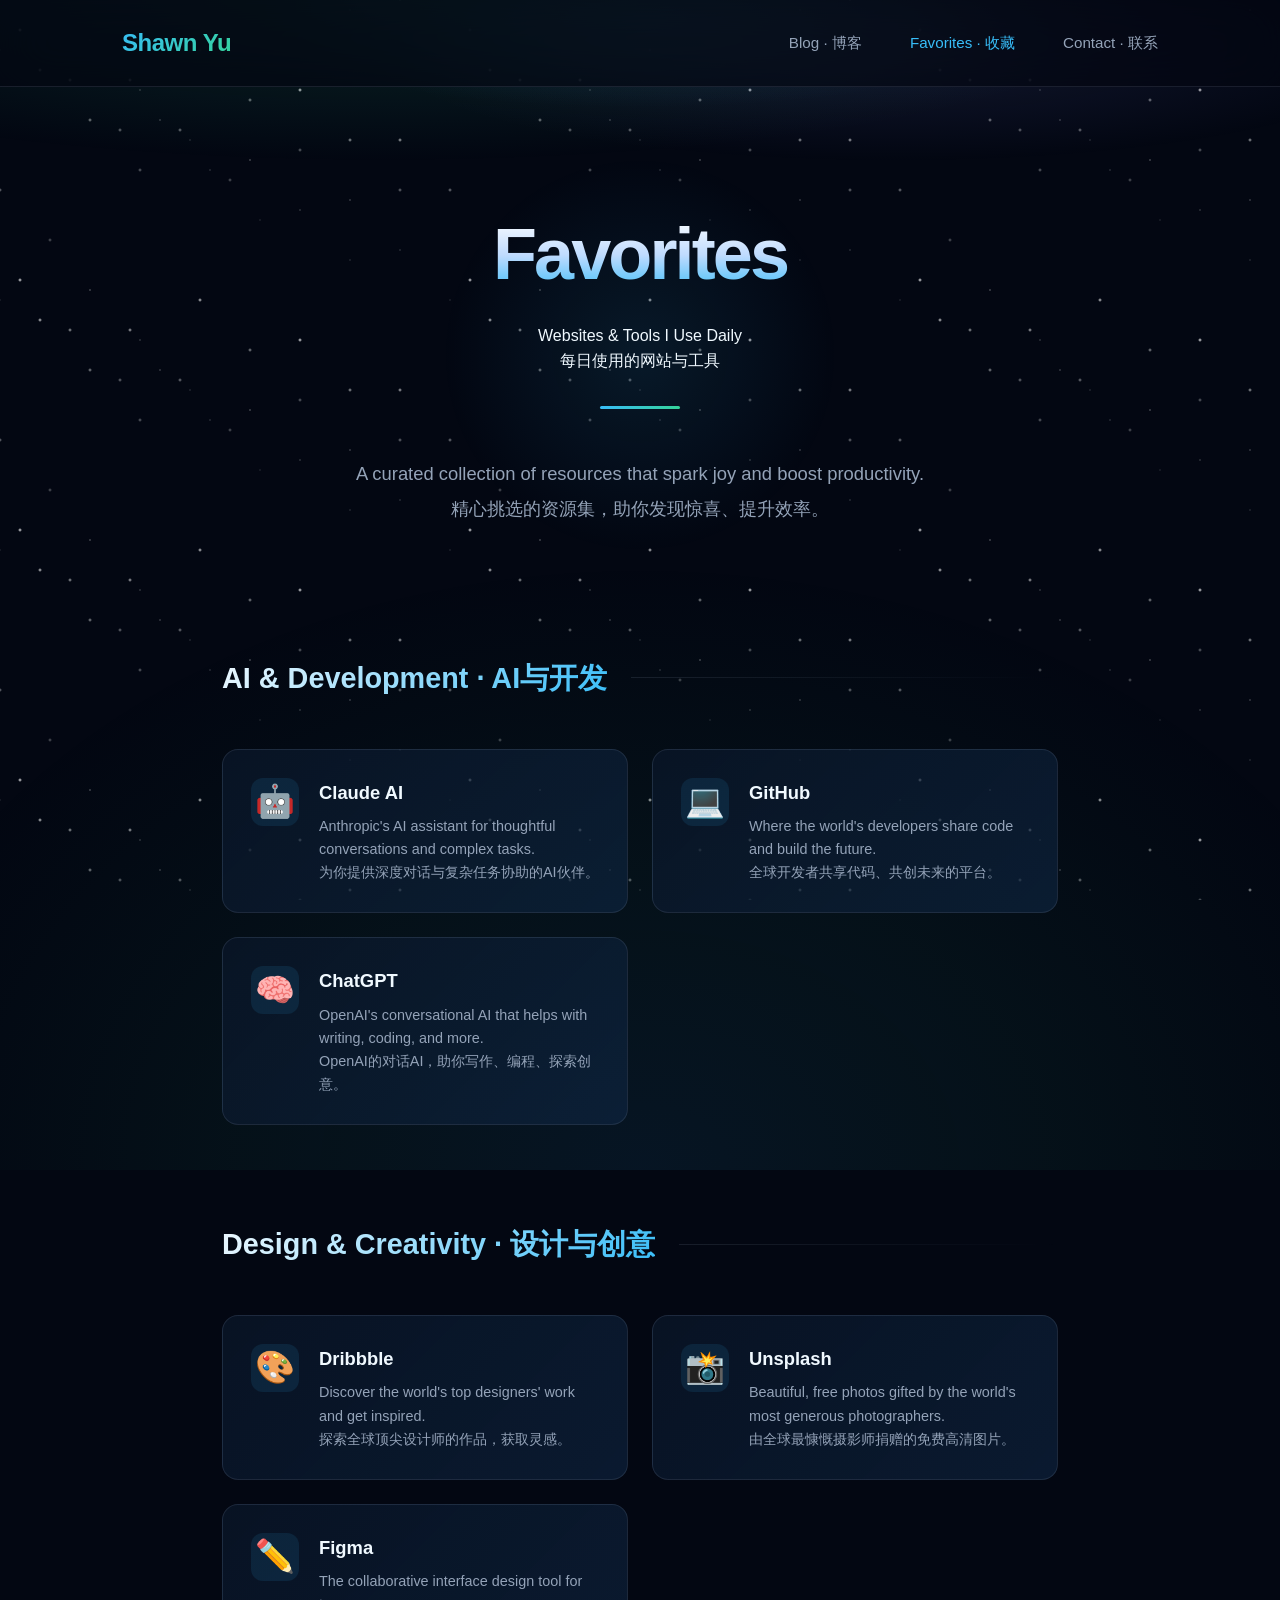
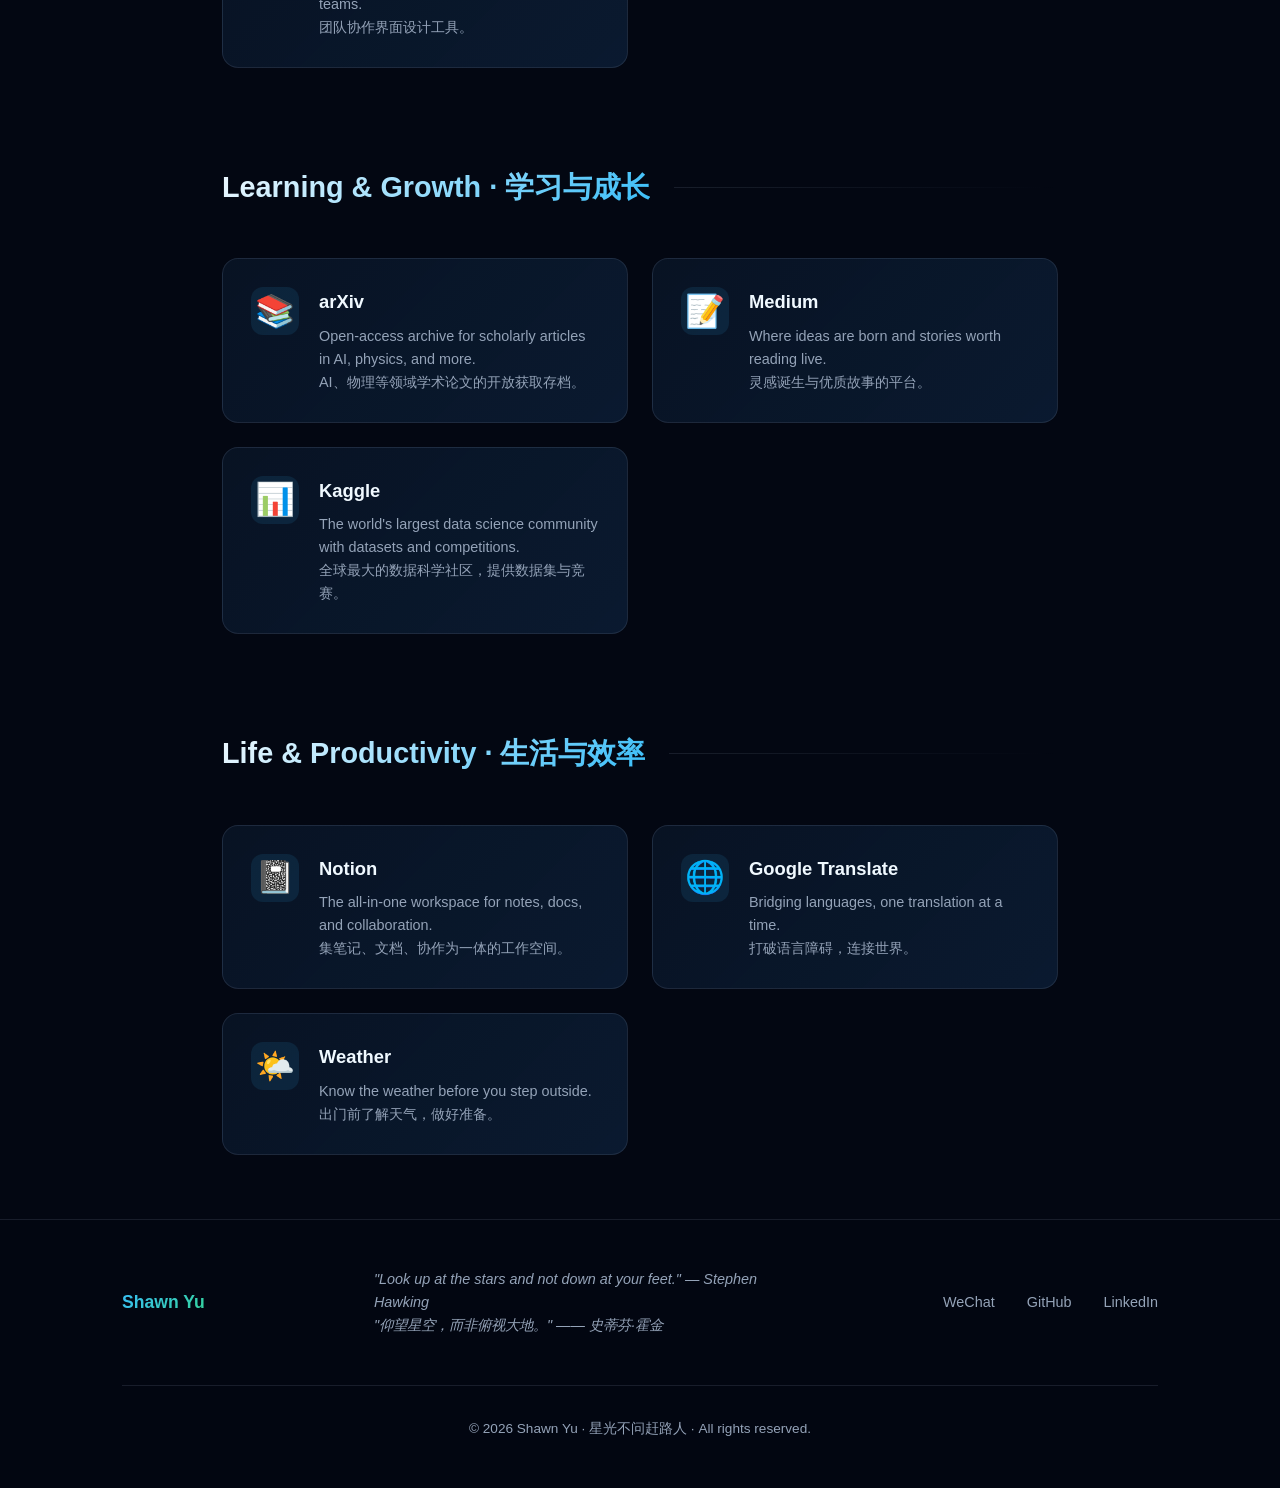
==== favorites.html @ f84788da "feat: 全面升级博客视觉与功能 - 宇宙自然主题：星空、极光、地球光晕动画 - 中英双语内容 - 头像与签名档布局 - WeChat 弹窗二维码 - 收藏页展示常用网站 - GitHub/Link" ====
<!DOCTYPE html>
<html lang="zh-CN">
<head>
    <meta charset="UTF-8">
    <meta name="viewport" content="width=device-width, initial-scale=1.0">
    <title>Favorites · 实用收藏 · Shawn Yu</title>
    <link rel="stylesheet" href="css/style.css">
</head>
<body>
    <div class="stars">
        <div class="stars-layer"></div>
        <div class="stars-layer"></div>
        <div class="stars-layer"></div>
    </div>
    <div class="aurora"></div>
    <div class="earth-glow"></div>

    <header class="site-header">
        <nav class="nav-container">
            <a href="index.html" class="logo">Shawn Yu</a>
            <ul class="nav-links">
                <li><a href="index.html">Blog · 博客</a></li>
                <li><a href="favorites.html" class="active">Favorites · 收藏</a></li>
                <li><a href="#contact">Contact · 联系</a></li>
            </ul>
        </nav>
    </header>

    <main>
        <section class="hero">
            <div class="hero-content">
                <h1>Favorites</h1>
                <p class="tagline">Websites & Tools I Use Daily<br>每日使用的网站与工具</p>
                <div class="divider"></div>
                <p class="bio">A curated collection of resources that spark joy and boost productivity.<br>精心挑选的资源集，助你发现惊喜、提升效率。</p>
            </div>
        </section>

        <section class="favorites-section">
            <div class="section-header">
                <h2>AI & Development · AI与开发</h2>
                <div class="section-line"></div>
            </div>
            <div class="favorites-grid">
                <a href="https://claude.ai" target="_blank" class="favorite-card">
                    <div class="favorite-icon">🤖</div>
                    <div class="favorite-content">
                        <h3>Claude AI</h3>
                        <p>Anthropic's AI assistant for thoughtful conversations and complex tasks.<br>为你提供深度对话与复杂任务协助的AI伙伴。</p>
                    </div>
                </a>
                <a href="https://github.com" target="_blank" class="favorite-card">
                    <div class="favorite-icon">💻</div>
                    <div class="favorite-content">
                        <h3>GitHub</h3>
                        <p>Where the world's developers share code and build the future.<br>全球开发者共享代码、共创未来的平台。</p>
                    </div>
                </a>
                <a href="https://chat.openai.com" target="_blank" class="favorite-card">
                    <div class="favorite-icon">🧠</div>
                    <div class="favorite-content">
                        <h3>ChatGPT</h3>
                        <p>OpenAI's conversational AI that helps with writing, coding, and more.<br>OpenAI的对话AI，助你写作、编程、探索创意。</p>
                    </div>
                </a>
            </div>
        </section>

        <section class="favorites-section">
            <div class="section-header">
                <h2>Design & Creativity · 设计与创意</h2>
                <div class="section-line"></div>
            </div>
            <div class="favorites-grid">
                <a href="https://dribbble.com" target="_blank" class="favorite-card">
                    <div class="favorite-icon">🎨</div>
                    <div class="favorite-content">
                        <h3>Dribbble</h3>
                        <p>Discover the world's top designers' work and get inspired.<br>探索全球顶尖设计师的作品，获取灵感。</p>
                    </div>
                </a>
                <a href="https://unsplash.com" target="_blank" class="favorite-card">
                    <div class="favorite-icon">📸</div>
                    <div class="favorite-content">
                        <h3>Unsplash</h3>
                        <p>Beautiful, free photos gifted by the world's most generous photographers.<br>由全球最慷慨摄影师捐赠的免费高清图片。</p>
                    </div>
                </a>
                <a href="https://www.figma.com" target="_blank" class="favorite-card">
                    <div class="favorite-icon">✏️</div>
                    <div class="favorite-content">
                        <h3>Figma</h3>
                        <p>The collaborative interface design tool for teams.<br>团队协作界面设计工具。</p>
                    </div>
                </a>
            </div>
        </section>

        <section class="favorites-section">
            <div class="section-header">
                <h2>Learning & Growth · 学习与成长</h2>
                <div class="section-line"></div>
            </div>
            <div class="favorites-grid">
                <a href="https://arxiv.org" target="_blank" class="favorite-card">
                    <div class="favorite-icon">📚</div>
                    <div class="favorite-content">
                        <h3>arXiv</h3>
                        <p>Open-access archive for scholarly articles in AI, physics, and more.<br>AI、物理等领域学术论文的开放获取存档。</p>
                    </div>
                </a>
                <a href="https://medium.com" target="_blank" class="favorite-card">
                    <div class="favorite-icon">📝</div>
                    <div class="favorite-content">
                        <h3>Medium</h3>
                        <p>Where ideas are born and stories worth reading live.<br>灵感诞生与优质故事的平台。</p>
                    </div>
                </a>
                <a href="https://www.kaggle.com" target="_blank" class="favorite-card">
                    <div class="favorite-icon">📊</div>
                    <div class="favorite-content">
                        <h3>Kaggle</h3>
                        <p>The world's largest data science community with datasets and competitions.<br>全球最大的数据科学社区，提供数据集与竞赛。</p>
                    </div>
                </a>
            </div>
        </section>

        <section class="favorites-section">
            <div class="section-header">
                <h2>Life & Productivity · 生活与效率</h2>
                <div class="section-line"></div>
            </div>
            <div class="favorites-grid">
                <a href="https://notion.so" target="_blank" class="favorite-card">
                    <div class="favorite-icon">📓</div>
                    <div class="favorite-content">
                        <h3>Notion</h3>
                        <p>The all-in-one workspace for notes, docs, and collaboration.<br>集笔记、文档、协作为一体的工作空间。</p>
                    </div>
                </a>
                <a href="https://translate.google.com" target="_blank" class="favorite-card">
                    <div class="favorite-icon">🌐</div>
                    <div class="favorite-content">
                        <h3>Google Translate</h3>
                        <p>Bridging languages, one translation at a time.<br>打破语言障碍，连接世界。</p>
                    </div>
                </a>
                <a href="https://www.weather.com" target="_blank" class="favorite-card">
                    <div class="favorite-icon">🌤️</div>
                    <div class="favorite-content">
                        <h3>Weather</h3>
                        <p>Know the weather before you step outside.<br>出门前了解天气，做好准备。</p>
                    </div>
                </a>
            </div>
        </section>
    </main>

    <footer class="site-footer">
        <div class="footer-content">
            <div class="footer-brand">Shawn Yu</div>
            <p class="footer-quote">"Look up at the stars and not down at your feet." — Stephen Hawking<br>"仰望星空，而非俯视大地。" —— 史蒂芬·霍金</p>
            <div class="social-links">
                <a href="#" aria-label="WeChat">WeChat</a>
                <a href="https://github.com/shawnyu916" target="_blank" aria-label="GitHub">GitHub</a>
                <a href="https://www.linkedin.com/in/shawn-yu-3088b7102" target="_blank" aria-label="LinkedIn">LinkedIn</a>
            </div>
            <p class="copyright">&copy; 2026 Shawn Yu · 星光不问赶路人 · All rights reserved.</p>
        </div>
    </footer>

    <div class="modal" id="wechat-modal">
        <div class="modal-content">
            <span class="modal-close">&times;</span>
            <h3>WeChat · 微信</h3>
            <img src="statics/wechat_qr.jpg" alt="WeChat QR Code" class="wechat-qr-modal">
            <p>Scan to connect · 扫码连接</p>
        </div>
    </div>

    <script>
        const modal = document.getElementById('wechat-modal');
        const wechatLink = document.querySelector('a[aria-label="WeChat"]');
        const closeBtn = document.querySelector('.modal-close');

        if (wechatLink) {
            wechatLink.addEventListener('click', (e) => {
                e.preventDefault();
                modal.style.display = 'flex';
            });
        }

        if (closeBtn) {
            closeBtn.addEventListener('click', () => {
                modal.style.display = 'none';
            });
        }

        if (modal) {
            modal.addEventListener('click', (e) => {
                if (e.target === modal) {
                    modal.style.display = 'none';
                }
            });
        }
    </script>
</body>
</html>
---- css/style.css ----
*,
*::before,
*::after {
    box-sizing: border-box;
    margin: 0;
    padding: 0;
}

:root {
    --bg-primary: #030712;
    --bg-secondary: #0a1628;
    --bg-card: #0f2744;
    --text-primary: #f0f9ff;
    --text-secondary: #94a3b8;
    --accent: #38bdf8;
    --accent-secondary: #818cf8;
    --accent-tertiary: #34d399;
    --accent-warm: #fb923c;
    --glow: rgba(56, 189, 248, 0.3);
    --border: rgba(148, 163, 184, 0.15);
    --font-sans: -apple-system, BlinkMacSystemFont, 'Segoe UI', Roboto, Oxygen, Ubuntu, sans-serif;
    --max-width: 900px;
}

html {
    scroll-behavior: smooth;
}

body {
    font-family: var(--font-sans);
    background: var(--bg-primary);
    color: var(--text-primary);
    line-height: 1.6;
    min-height: 100vh;
    display: flex;
    flex-direction: column;
    overflow-x: hidden;
    position: relative;
}

.stars {
    position: fixed;
    top: 0;
    left: 0;
    right: 0;
    bottom: 0;
    pointer-events: none;
    z-index: 0;
}

.stars-layer {
    position: absolute;
    top: 0;
    left: 0;
    right: 0;
    bottom: 0;
    background-image:
        radial-gradient(2px 2px at 20px 30px, rgba(255,255,255,0.9), transparent),
        radial-gradient(2px 2px at 40px 70px, rgba(255,255,255,0.8), transparent),
        radial-gradient(1px 1px at 90px 40px, rgba(255,255,255,0.6), transparent),
        radial-gradient(2px 2px at 130px 80px, rgba(255,255,255,0.7), transparent),
        radial-gradient(1px 1px at 160px 120px, rgba(255,255,255,0.5), transparent),
        radial-gradient(2px 2px at 200px 50px, rgba(255,255,255,0.8), transparent),
        radial-gradient(1px 1px at 250px 160px, rgba(255,255,255,0.6), transparent),
        radial-gradient(2px 2px at 300px 90px, rgba(255,255,255,0.9), transparent),
        radial-gradient(1px 1px at 350px 200px, rgba(255,255,255,0.5), transparent),
        radial-gradient(2px 2px at 400px 140px, rgba(255,255,255,0.7), transparent);
    background-size: 450px 250px;
    animation: twinkle 8s ease-in-out infinite alternate;
}

.stars-layer:nth-child(2) {
    background-position: 50px 50px;
    animation-delay: -2s;
    opacity: 0.7;
}

.stars-layer:nth-child(3) {
    background-position: 100px 100px;
    animation-delay: -4s;
    opacity: 0.5;
}

@keyframes twinkle {
    0% { opacity: 0.6; }
    100% { opacity: 1; }
}

.aurora {
    position: fixed;
    top: 0;
    left: 0;
    right: 0;
    height: 60vh;
    pointer-events: none;
    z-index: 0;
    background:
        radial-gradient(ellipse 100% 50% at 30% 0%, rgba(52, 211, 153, 0.15), transparent 60%),
        radial-gradient(ellipse 80% 40% at 70% 10%, rgba(129, 140, 248, 0.12), transparent 50%),
        radial-gradient(ellipse 60% 30% at 50% 5%, rgba(56, 189, 248, 0.1), transparent 50%);
    animation: auroraMove 20s ease-in-out infinite;
}

@keyframes auroraMove {
    0%, 100% { transform: translateX(0) scale(1); }
    33% { transform: translateX(30px) scale(1.05); }
    66% { transform: translateX(-20px) scale(0.98); }
}

.earth-glow {
    position: fixed;
    bottom: -30%;
    left: 50%;
    transform: translateX(-50%);
    width: 150%;
    height: 80%;
    background: radial-gradient(ellipse at center bottom, rgba(56, 189, 248, 0.08), rgba(52, 211, 153, 0.05), transparent 60%);
    pointer-events: none;
    z-index: 0;
}

a {
    color: var(--accent);
    text-decoration: none;
    transition: all 0.3s ease;
}

a:hover {
    color: var(--accent-secondary);
}

.site-header {
    border-bottom: 1px solid var(--border);
    background: rgba(3, 7, 18, 0.7);
    backdrop-filter: blur(24px);
    position: sticky;
    top: 0;
    z-index: 100;
}

.nav-container {
    max-width: 1100px;
    margin: 0 auto;
    padding: 1.5rem 2rem;
    display: flex;
    justify-content: space-between;
    align-items: center;
}

.logo {
    font-size: 1.5rem;
    font-weight: 700;
    background: linear-gradient(135deg, var(--accent), var(--accent-tertiary));
    -webkit-background-clip: text;
    -webkit-text-fill-color: transparent;
    background-clip: text;
    letter-spacing: -0.02em;
}

.nav-links {
    display: flex;
    gap: 3rem;
    list-style: none;
}

.nav-links a {
    color: var(--text-secondary);
    font-size: 0.95rem;
    font-weight: 500;
    padding: 0.5rem 0;
    position: relative;
}

.nav-links a::after {
    content: '';
    position: absolute;
    bottom: 0;
    left: 0;
    width: 0;
    height: 2px;
    background: linear-gradient(90deg, var(--accent), var(--accent-tertiary));
    transition: width 0.3s ease;
}

.nav-links a.active {
    color: var(--accent);
}

.nav-links a:hover {
    color: var(--text-primary);
}

.nav-links a:hover::after {
    width: 100%;
}

main {
    flex: 1;
    max-width: var(--max-width);
    width: 100%;
    margin: 0 auto;
    padding: 0 2rem;
    position: relative;
    z-index: 1;
}

.hero {
    padding: 8rem 0 6rem;
    text-align: center;
    position: relative;
}

.hero::before {
    content: '';
    position: absolute;
    top: 50%;
    left: 50%;
    transform: translate(-50%, -50%);
    width: 400px;
    height: 400px;
    background: radial-gradient(circle, rgba(56, 189, 248, 0.1), transparent 70%);
    pointer-events: none;
    animation: pulse 4s ease-in-out infinite;
}

@keyframes pulse {
    0%, 100% { transform: translate(-50%, -50%) scale(1); opacity: 0.5; }
    50% { transform: translate(-50%, -50%) scale(1.2); opacity: 0.8; }
}

.hero-content {
    max-width: 700px;
    margin: 0 auto;
    position: relative;
}

.hero-split {
    display: flex;
    align-items: center;
    gap: 3rem;
    text-align: left;
}

.hero-text {
    flex: 1;
}

.avatar {
    width: 160px;
    height: 160px;
    border-radius: 50%;
    border: 3px solid var(--border);
    box-shadow: 0 0 30px rgba(56, 189, 248, 0.2);
    object-fit: cover;
    transition: all 0.4s ease;
    flex-shrink: 0;
}

.avatar:hover {
    transform: scale(1.05);
    box-shadow: 0 0 50px rgba(56, 189, 248, 0.3);
    border-color: var(--accent);
}

.hero h1 {
    font-size: 4.5rem;
    font-weight: 800;
    letter-spacing: -0.04em;
    margin-bottom: 1.75rem;
    line-height: 1.1;
    background: linear-gradient(180deg, #ffffff 0%, #bfdbfe 50%, var(--accent) 100%);
    -webkit-background-clip: text;
    -webkit-text-fill-color: transparent;
    background-clip: text;
}

.tagline {
    margin-bottom: 2rem;
    line-height: 1.6;
}

.tagline-en,
.tagline-cn {
    display: block;
    font-size: 1rem;
    color: var(--text-secondary);
}

.tagline-en {
    background: linear-gradient(135deg, var(--accent), var(--accent-secondary));
    -webkit-background-clip: text;
    -webkit-text-fill-color: transparent;
    background-clip: text;
    font-weight: 600;
    margin-bottom: 0.5rem;
}

.tagline-cn {
    color: var(--text-secondary);
    font-size: 0.95rem;
}

.divider {
    width: 80px;
    height: 3px;
    background: linear-gradient(90deg, var(--accent), var(--accent-tertiary));
    margin: 0 auto 3rem;
    border-radius: 2px;
}

.bio {
    font-size: 1.15rem;
    color: var(--text-secondary);
    line-height: 1.9;
    max-width: 600px;
    margin: 0 auto;
}

.recent-posts {
    padding: 4rem 0 8rem;
}

.section-header {
    display: flex;
    align-items: center;
    gap: 1.5rem;
    margin-bottom: 3rem;
}

.section-header h2 {
    font-size: 1.8rem;
    font-weight: 700;
    background: linear-gradient(135deg, var(--text-primary), var(--accent));
    -webkit-background-clip: text;
    -webkit-text-fill-color: transparent;
    background-clip: text;
}

.section-line {
    flex: 1;
    height: 1px;
    background: linear-gradient(90deg, var(--border), transparent);
}

.posts-grid {
    display: flex;
    flex-direction: column;
    gap: 2rem;
}

.post-card {
    background: linear-gradient(135deg, rgba(10, 22, 40, 0.8), rgba(15, 39, 68, 0.6));
    border: 1px solid var(--border);
    border-radius: 20px;
    padding: 2.5rem;
    transition: all 0.5s cubic-bezier(0.23, 1, 0.32, 1);
    position: relative;
    overflow: hidden;
}

.post-card::before {
    content: '';
    position: absolute;
    top: 0;
    left: 0;
    right: 0;
    bottom: 0;
    background: linear-gradient(135deg, transparent, rgba(56, 189, 248, 0.03));
    opacity: 0;
    transition: opacity 0.5s ease;
}

.post-card:hover {
    transform: translateY(-12px) scale(1.02);
    border-color: rgba(56, 189, 248, 0.3);
    box-shadow:
        0 30px 60px rgba(0, 0, 0, 0.5),
        0 0 80px rgba(56, 189, 248, 0.1),
        inset 0 1px 0 rgba(255, 255, 255, 0.05);
}

.post-card:hover::before {
    opacity: 1;
}

.post-card-inner {
    position: relative;
    z-index: 1;
}

.post-meta {
    display: flex;
    align-items: center;
    gap: 1rem;
    margin-bottom: 1.25rem;
}

.post-date {
    font-size: 0.8rem;
    color: var(--accent);
    font-weight: 600;
    letter-spacing: 0.08em;
    text-transform: uppercase;
}

.post-tag {
    font-size: 0.7rem;
    color: var(--accent-tertiary);
    background: rgba(52, 211, 153, 0.1);
    padding: 0.25rem 0.75rem;
    border-radius: 20px;
    font-weight: 500;
    letter-spacing: 0.05em;
}

.post-title {
    font-size: 1.6rem;
    font-weight: 700;
    margin-bottom: 1rem;
    line-height: 1.3;
}

.post-title a {
    color: var(--text-primary);
    transition: all 0.3s ease;
}

.post-title a:hover {
    background: linear-gradient(135deg, var(--accent), var(--accent-tertiary));
    -webkit-background-clip: text;
    -webkit-text-fill-color: transparent;
    background-clip: text;
}

.post-excerpt {
    color: var(--text-secondary);
    margin-bottom: 1.5rem;
    line-height: 1.8;
    font-size: 1.05rem;
}

.read-more {
    display: inline-flex;
    align-items: center;
    gap: 0.75rem;
    font-size: 0.95rem;
    font-weight: 600;
    color: var(--accent);
    padding: 0.75rem 1.5rem;
    border: 1px solid rgba(56, 189, 248, 0.3);
    border-radius: 12px;
    background: rgba(56, 189, 248, 0.05);
    transition: all 0.3s ease;
}

.read-more:hover {
    background: var(--accent);
    color: var(--bg-primary);
    border-color: var(--accent);
    box-shadow: 0 0 30px rgba(56, 189, 248, 0.4);
    transform: translateX(4px);
}

.read-more svg {
    transition: transform 0.3s ease;
}

.read-more:hover svg {
    transform: translateX(6px);
}

.site-footer {
    border-top: 1px solid var(--border);
    background: rgba(3, 7, 18, 0.8);
    backdrop-filter: blur(24px);
    margin-top: auto;
    position: relative;
    z-index: 1;
}

.footer-content {
    max-width: 1100px;
    margin: 0 auto;
    padding: 3rem 2rem;
    display: flex;
    justify-content: space-between;
    align-items: center;
    flex-wrap: wrap;
    gap: 2rem;
}

.footer-brand {
    font-size: 1.1rem;
    font-weight: 600;
    background: linear-gradient(135deg, var(--accent), var(--accent-tertiary));
    -webkit-background-clip: text;
    -webkit-text-fill-color: transparent;
    background-clip: text;
}

.footer-quote {
    color: var(--text-secondary);
    font-size: 0.9rem;
    font-style: italic;
    max-width: 400px;
}

.social-links {
    display: flex;
    gap: 2rem;
}

.social-links a {
    color: var(--text-secondary);
    font-size: 0.9rem;
    font-weight: 500;
    transition: all 0.3s ease;
}

.social-links a:hover {
    color: var(--accent);
    text-shadow: 0 0 20px rgba(56, 189, 248, 0.5);
}

.copyright {
    width: 100%;
    text-align: center;
    color: var(--text-secondary);
    font-size: 0.85rem;
    padding-top: 2rem;
    border-top: 1px solid var(--border);
    margin-top: 1rem;
}

.wechat-qr {
    max-width: 200px;
    width: 100%;
    border-radius: 12px;
    border: 1px solid var(--border);
    box-shadow: 0 8px 32px rgba(0, 0, 0, 0.3);
    transition: all 0.3s ease;
}

.wechat-qr:hover {
    transform: scale(1.03);
    box-shadow: 0 12px 40px rgba(0, 0, 0, 0.4), 0 0 40px rgba(56, 189, 248, 0.15);
}

.modal {
    display: none;
    position: fixed;
    top: 0;
    left: 0;
    right: 0;
    bottom: 0;
    background: rgba(0, 0, 0, 0.85);
    backdrop-filter: blur(8px);
    z-index: 1000;
    justify-content: center;
    align-items: center;
    animation: fadeIn 0.3s ease;
}

@keyframes fadeIn {
    from { opacity: 0; }
    to { opacity: 1; }
}

.modal-content {
    background: linear-gradient(135deg, var(--bg-secondary), var(--bg-card));
    border: 1px solid var(--border);
    border-radius: 20px;
    padding: 2.5rem;
    text-align: center;
    max-width: 350px;
    width: 90%;
    position: relative;
    animation: slideUp 0.3s ease;
}

@keyframes slideUp {
    from { transform: translateY(20px); opacity: 0; }
    to { transform: translateY(0); opacity: 1; }
}

.modal-close {
    position: absolute;
    top: 1rem;
    right: 1.25rem;
    font-size: 1.5rem;
    color: var(--text-secondary);
    cursor: pointer;
    transition: color 0.3s ease;
}

.modal-close:hover {
    color: var(--accent);
}

.modal-content h3 {
    font-size: 1.3rem;
    margin-bottom: 1.5rem;
    background: linear-gradient(135deg, var(--accent), var(--accent-tertiary));
    -webkit-background-clip: text;
    -webkit-text-fill-color: transparent;
    background-clip: text;
}

.wechat-qr-modal {
    max-width: 220px;
    width: 100%;
    border-radius: 12px;
    border: 1px solid var(--border);
    box-shadow: 0 8px 32px rgba(0, 0, 0, 0.4);
    margin-bottom: 1rem;
}

.modal-content p {
    color: var(--text-secondary);
    font-size: 0.9rem;
}

.favorites-section {
    padding: 2rem 0 4rem;
}

.favorites-grid {
    display: grid;
    grid-template-columns: repeat(auto-fill, minmax(280px, 1fr));
    gap: 1.5rem;
}

.favorite-card {
    background: linear-gradient(135deg, rgba(10, 22, 40, 0.8), rgba(15, 39, 68, 0.6));
    border: 1px solid var(--border);
    border-radius: 16px;
    padding: 1.75rem;
    display: flex;
    gap: 1.25rem;
    align-items: flex-start;
    transition: all 0.4s cubic-bezier(0.23, 1, 0.32, 1);
    text-decoration: none;
}

.favorite-card:hover {
    transform: translateY(-6px);
    border-color: rgba(56, 189, 248, 0.3);
    box-shadow:
        0 20px 40px rgba(0, 0, 0, 0.4),
        0 0 40px rgba(56, 189, 248, 0.1);
}

.favorite-icon {
    font-size: 2rem;
    flex-shrink: 0;
    width: 48px;
    height: 48px;
    display: flex;
    align-items: center;
    justify-content: center;
    background: rgba(56, 189, 248, 0.1);
    border-radius: 12px;
}

.favorite-content {
    flex: 1;
}

.favorite-content h3 {
    font-size: 1.15rem;
    font-weight: 600;
    color: var(--text-primary);
    margin-bottom: 0.5rem;
}

.favorite-content p {
    font-size: 0.9rem;
    color: var(--text-secondary);
    line-height: 1.6;
}

@media (max-width: 700px) {
    .hero h1 {
        font-size: 2.2rem;
    }

    .hero {
        padding: 4rem 0 3rem;
    }

    .hero-split {
        flex-direction: column;
        gap: 1.5rem;
        text-align: center;
    }

    .avatar {
        width: 120px;
        height: 120px;
    }

    .tagline-en,
    .tagline-cn {
        font-size: 0.85rem;
    }

    .nav-container {
        flex-direction: column;
        gap: 1rem;
        padding: 1rem;
    }

    .nav-links {
        gap: 1.5rem;
    }

    main {
        padding: 0 1rem;
    }

    .post-card {
        padding: 1.75rem;
    }

    .footer-content {
        flex-direction: column;
        text-align: center;
        padding: 2rem 1rem;
    }

    .section-header {
        flex-direction: column;
        align-items: flex-start;
        gap: 0.75rem;
    }

    .section-line {
        width: 100%;
        height: 1px;
        background: linear-gradient(90deg, var(--border), transparent);
    }
}
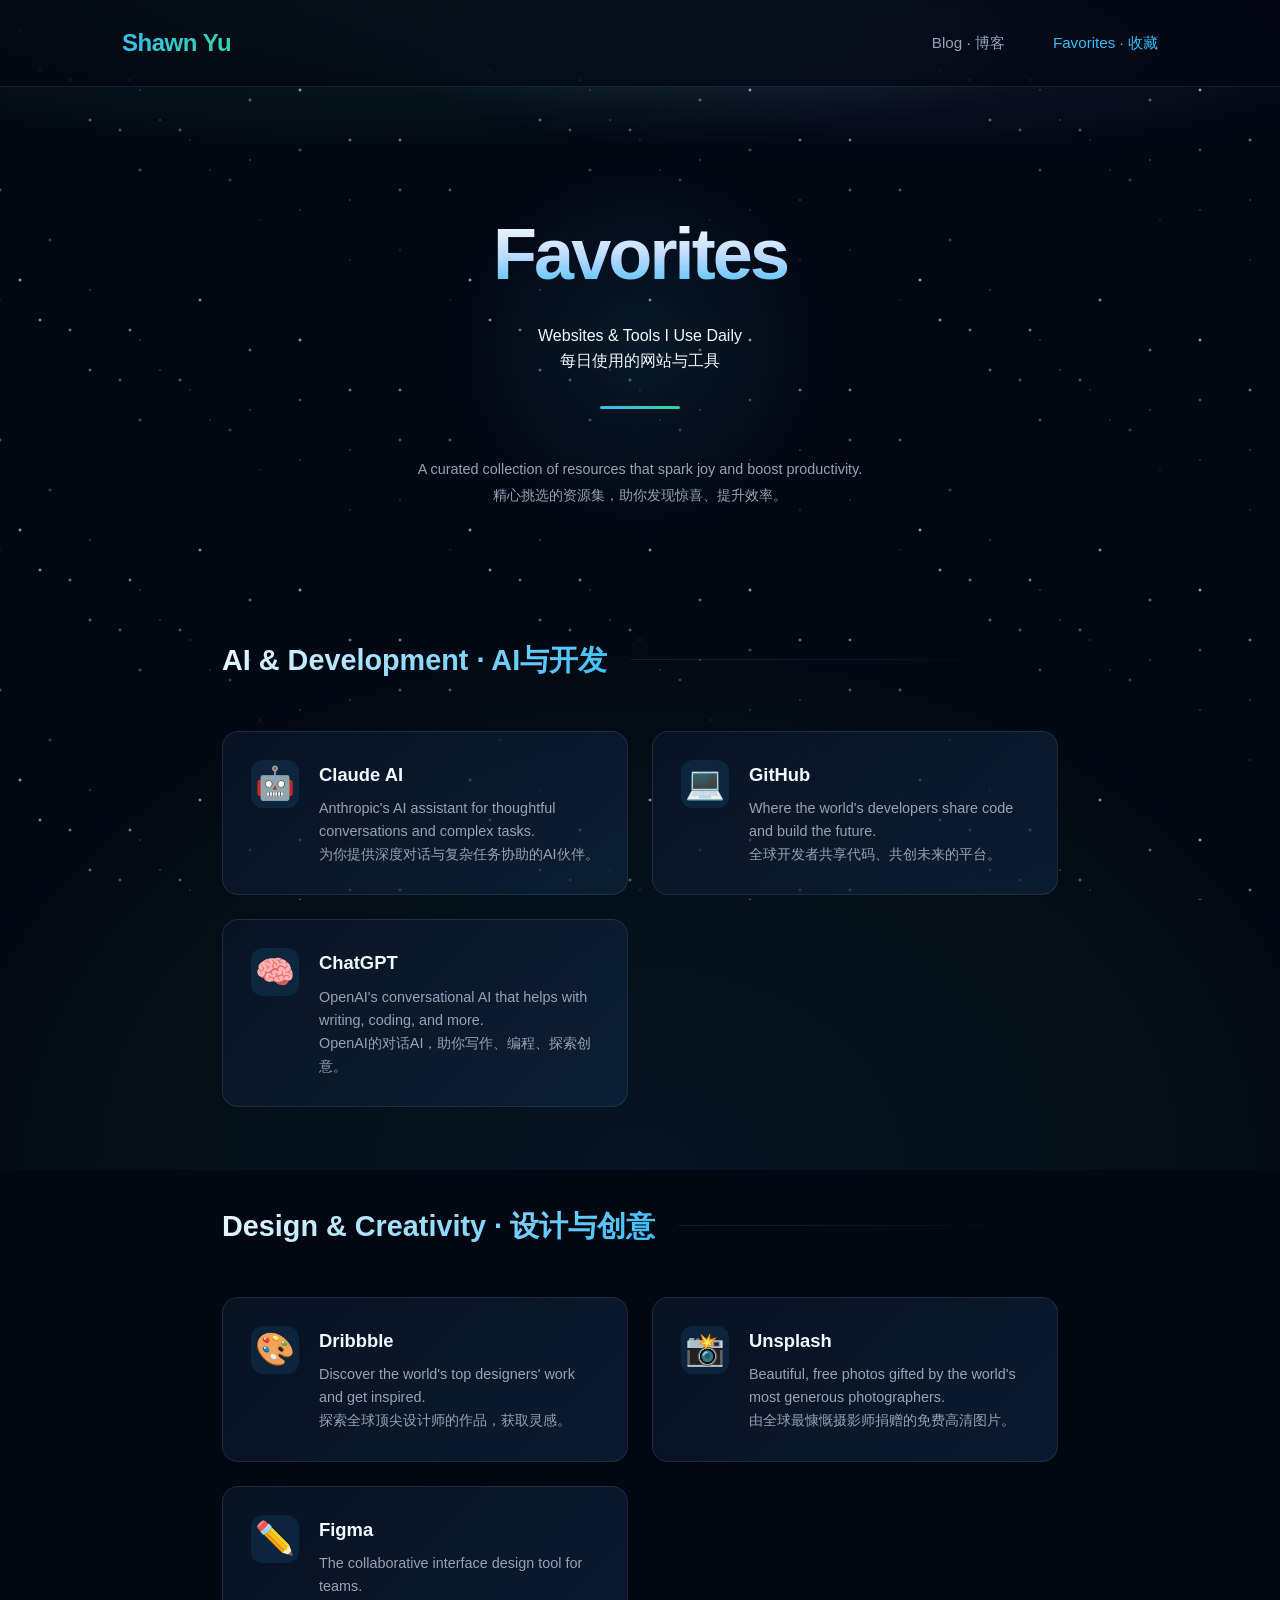
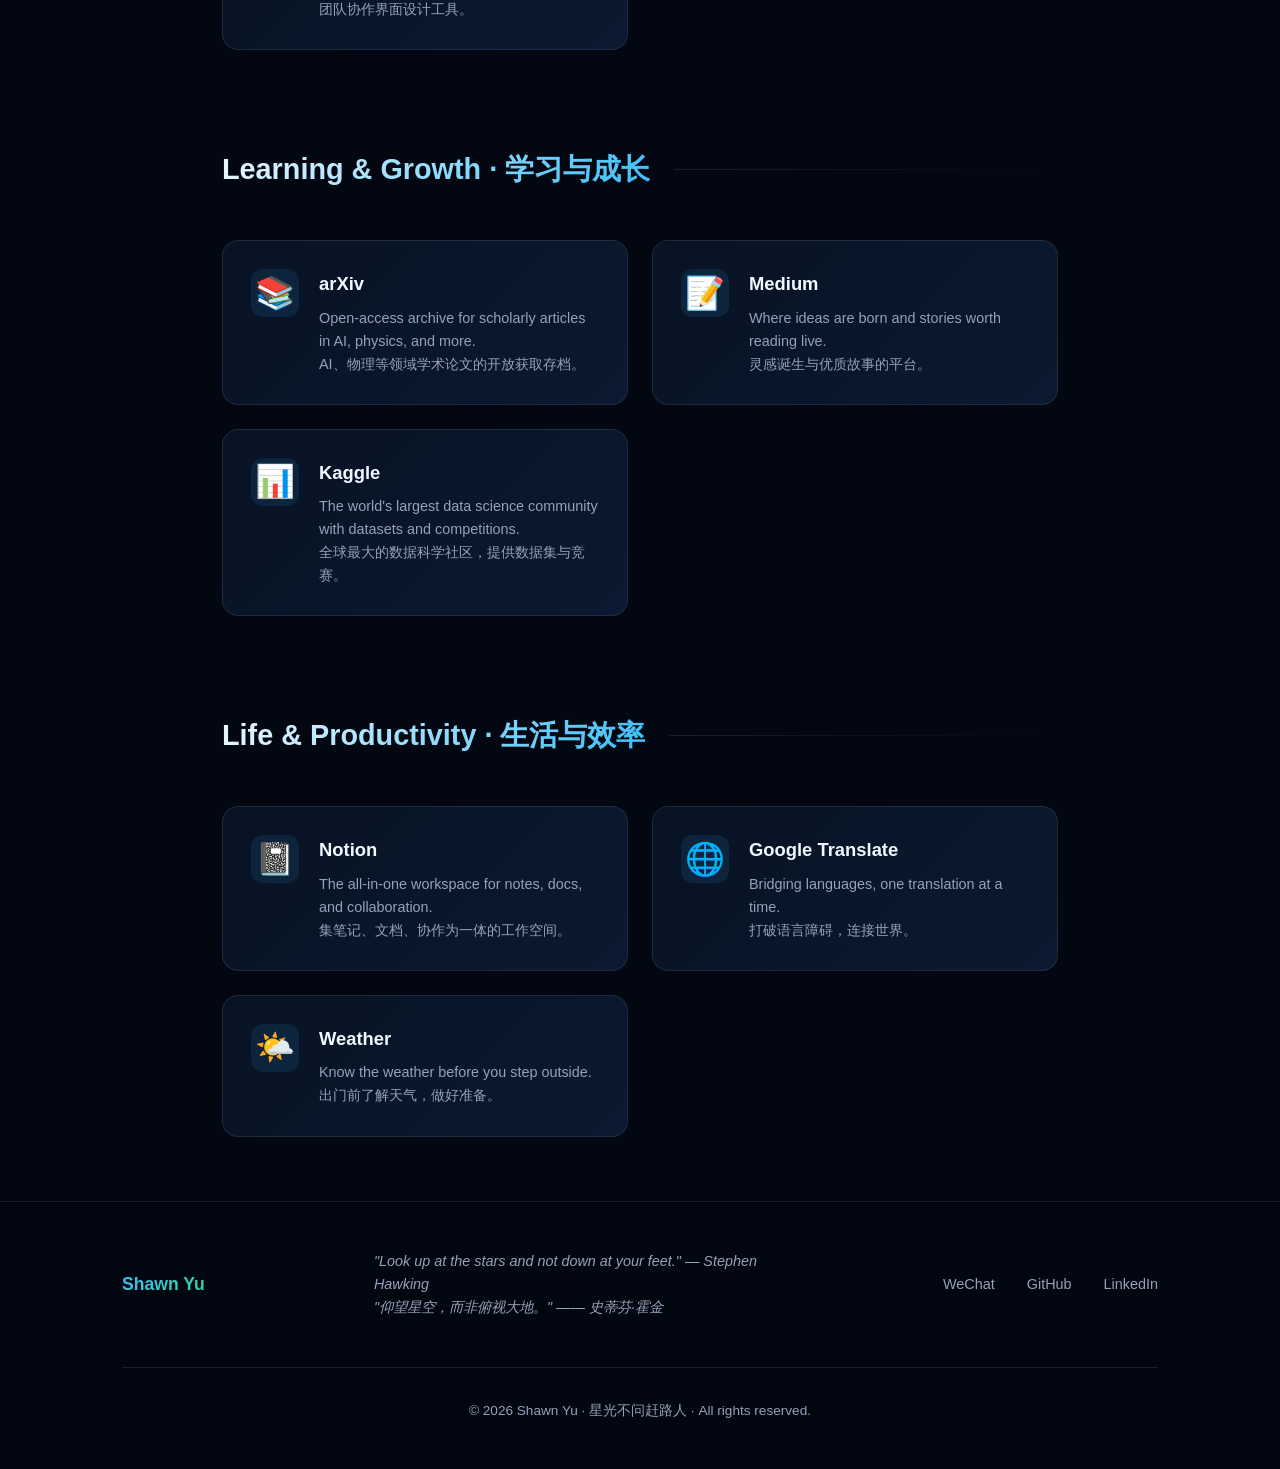
==== commit ba1ee7a4: "fix: remove invalid contact link from favorites nav, replace placeholder social links with real URLs" ====
--- a/favorites.html
+++ b/favorites.html
@@ -21,7 +21,6 @@
             <ul class="nav-links">
                 <li><a href="index.html">Blog · 博客</a></li>
                 <li><a href="favorites.html" class="active">Favorites · 收藏</a></li>
-                <li><a href="#contact">Contact · 联系</a></li>
             </ul>
         </nav>
     </header>
--- a/css/style.css
+++ b/css/style.css
@@ -309,10 +309,10 @@
 }
 
 .bio {
-    font-size: 1.15rem;
-    color: var(--text-secondary);
-    line-height: 1.9;
-    max-width: 600px;
+    font-size: 0.9rem;
+    color: var(--text-secondary);
+    line-height: 1.8;
+    max-width: 550px;
     margin: 0 auto;
 }
 
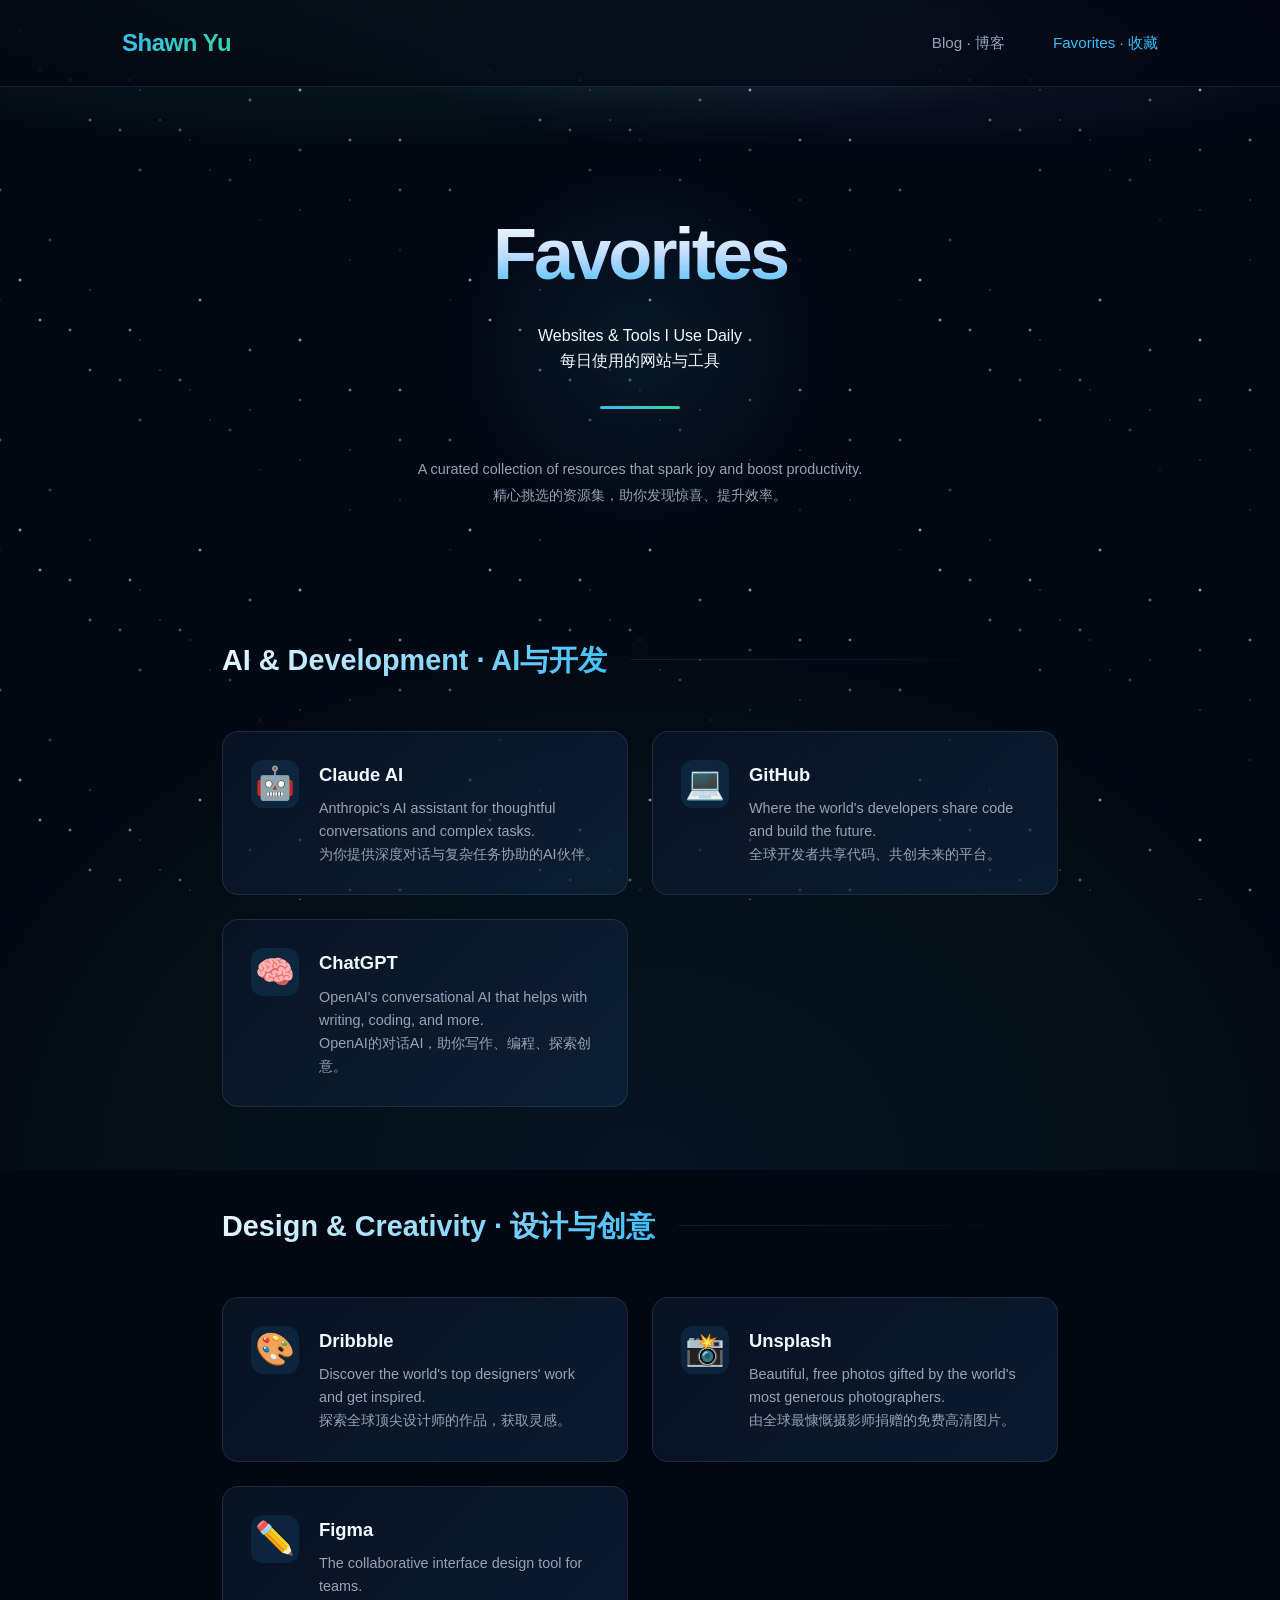
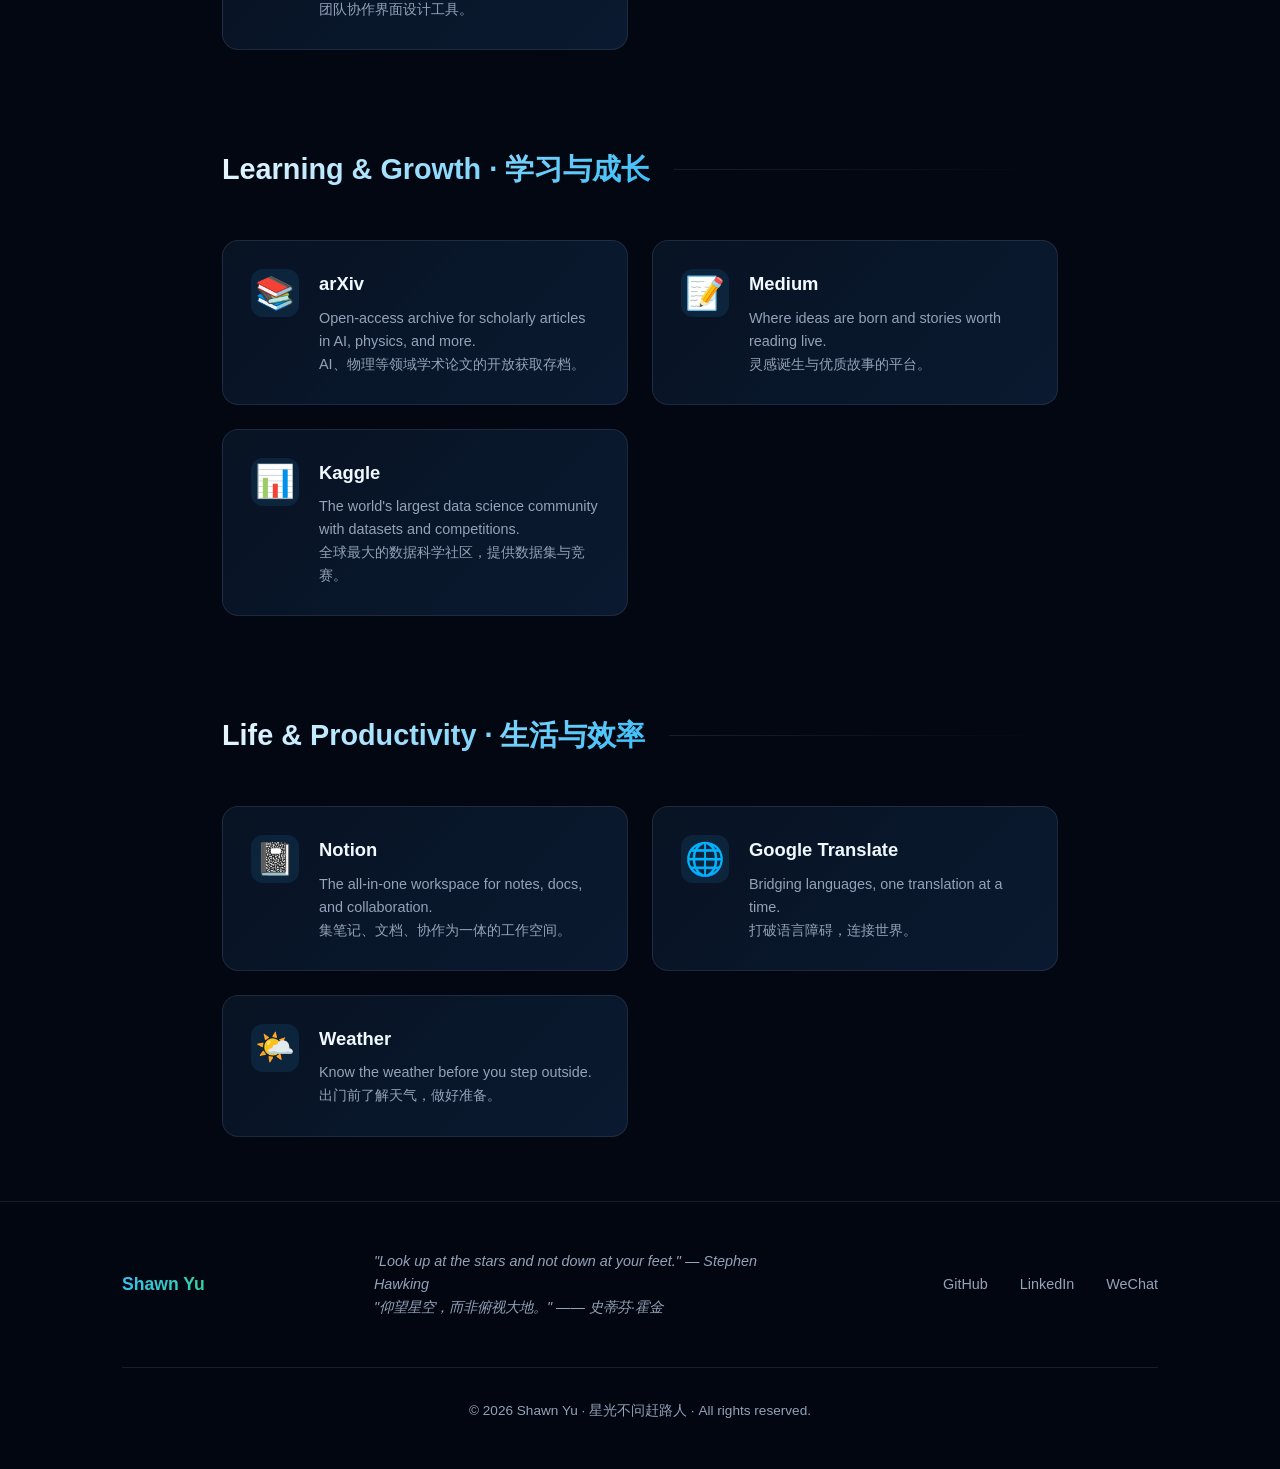
==== commit dce8577f: "fix: add rel=noopener to external links, fix WeChat modal trigger" ====
--- a/favorites.html
+++ b/favorites.html
@@ -161,9 +161,9 @@
             <div class="footer-brand">Shawn Yu</div>
             <p class="footer-quote">"Look up at the stars and not down at your feet." — Stephen Hawking<br>"仰望星空，而非俯视大地。" —— 史蒂芬·霍金</p>
             <div class="social-links">
-                <a href="#" aria-label="WeChat">WeChat</a>
-                <a href="https://github.com/shawnyu916" target="_blank" aria-label="GitHub">GitHub</a>
-                <a href="https://www.linkedin.com/in/shawn-yu-3088b7102" target="_blank" aria-label="LinkedIn">LinkedIn</a>
+                <a href="https://github.com/shawnyu916" target="_blank" rel="noopener noreferrer" aria-label="GitHub">GitHub</a>
+                <a href="https://www.linkedin.com/in/shawn-yu-3088b7102" target="_blank" rel="noopener noreferrer" aria-label="LinkedIn">LinkedIn</a>
+                <a href="#wechat-modal" aria-label="WeChat">WeChat</a>
             </div>
             <p class="copyright">&copy; 2026 Shawn Yu · 星光不问赶路人 · All rights reserved.</p>
         </div>
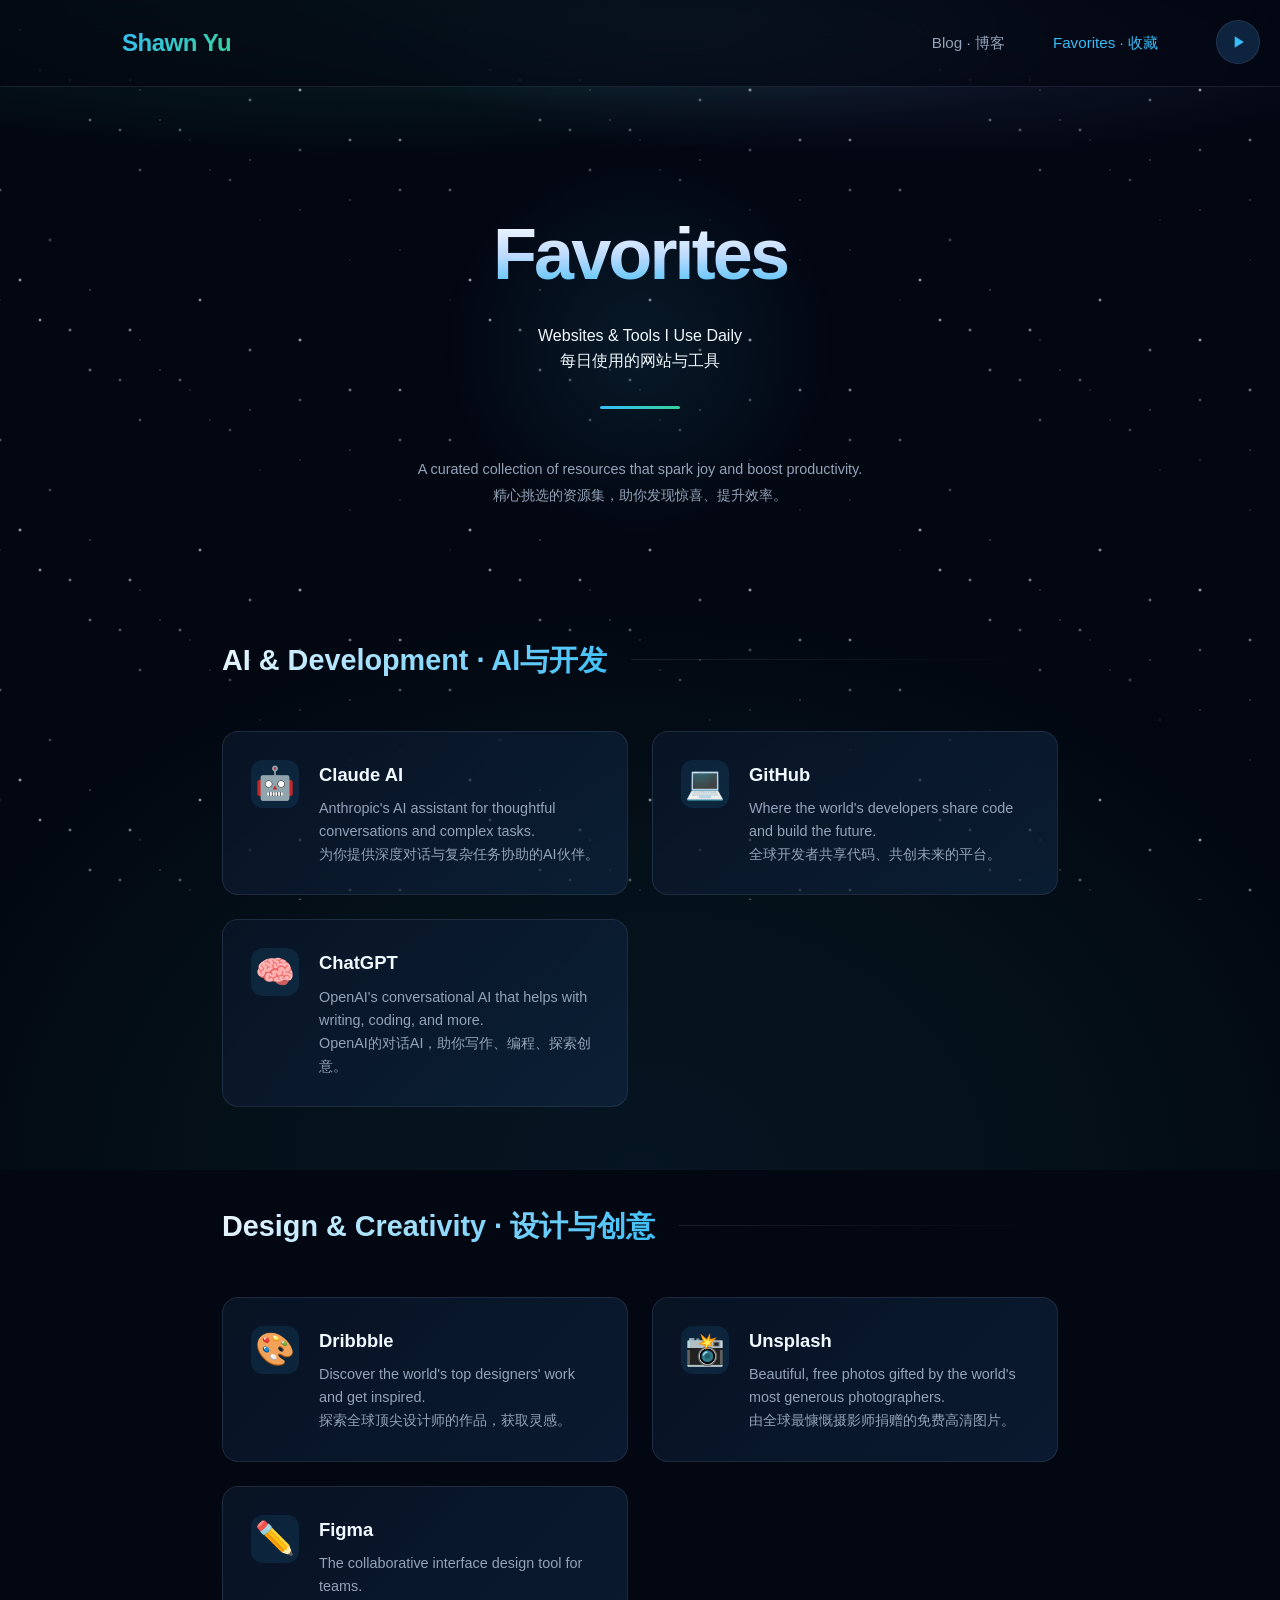
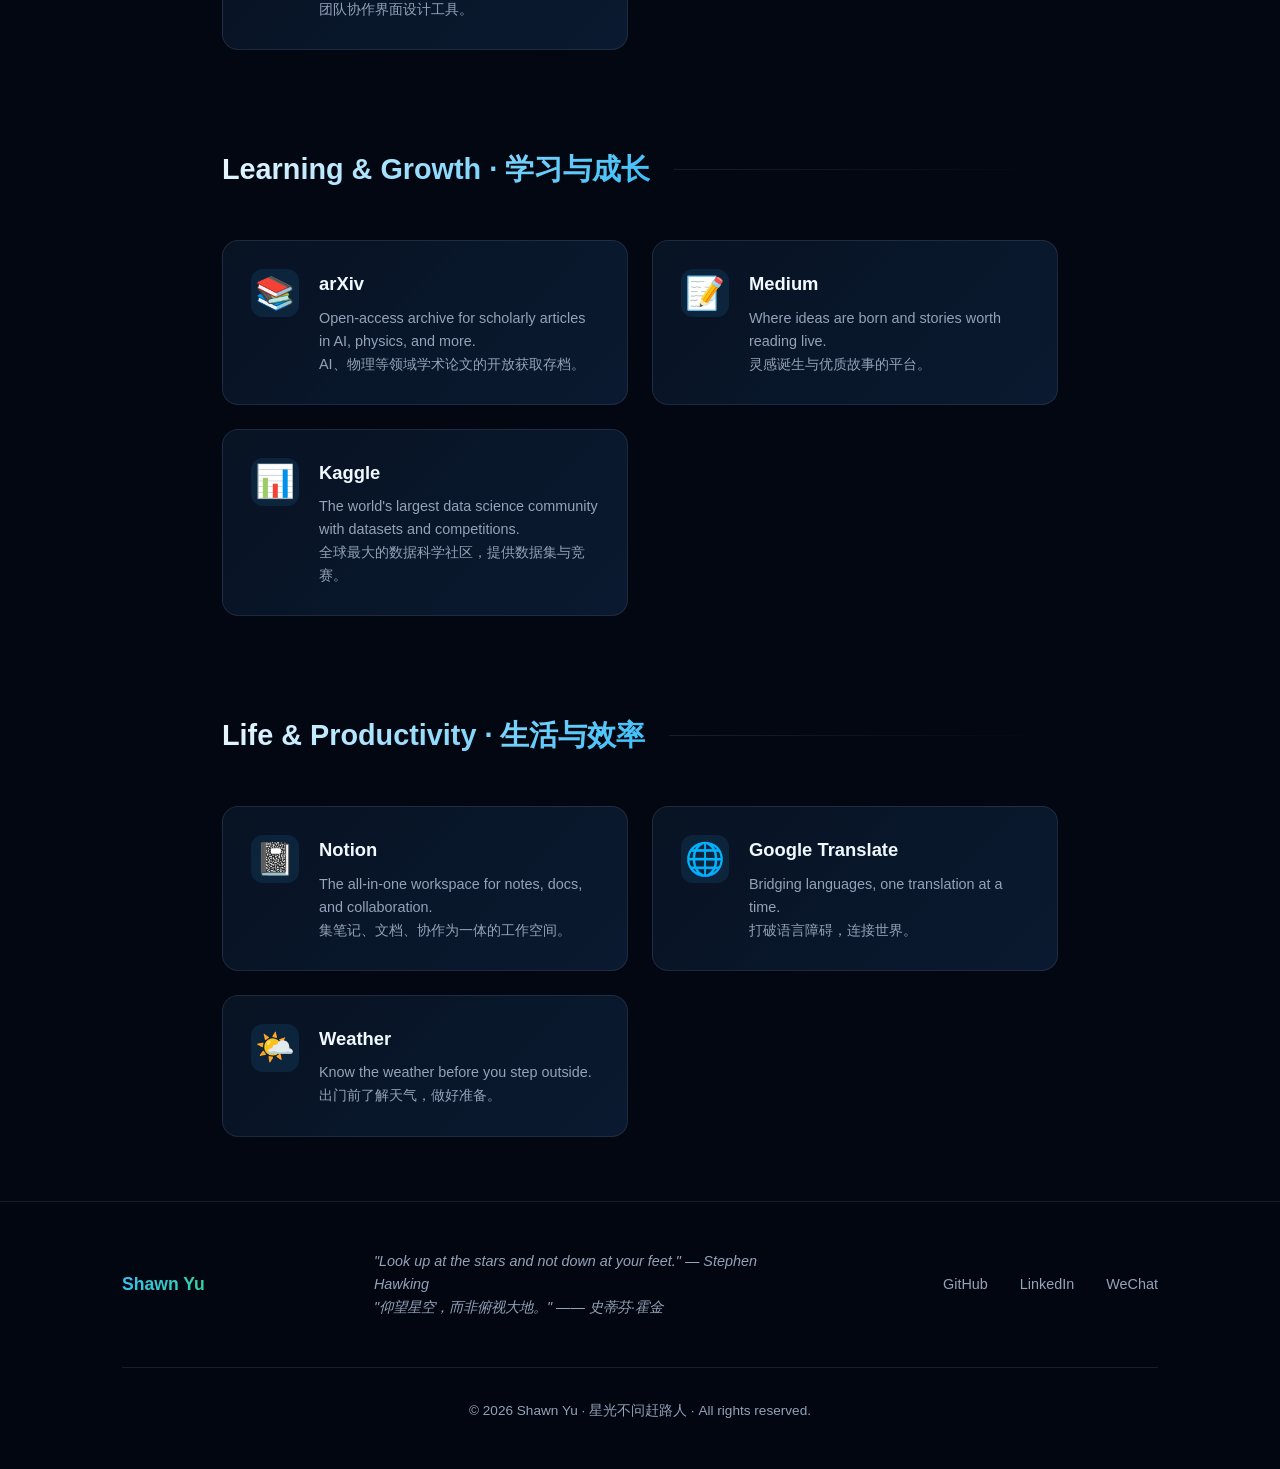
==== commit c3daa5d4: "Add background music player with lyric folk song" ====
--- a/favorites.html
+++ b/favorites.html
@@ -7,6 +7,15 @@
     <link rel="stylesheet" href="css/style.css">
 </head>
 <body>
+    <!-- Music Player -->
+    <audio id="bgm" loop preload="auto">
+        <source src="media/bgm.mp3" type="audio/mpeg">
+    </audio>
+    <button class="music-btn" id="musicBtn" onclick="toggleMusic()" title="播放音乐">
+        <svg id="iconPlay" viewBox="0 0 24 24" fill="currentColor"><path d="M8 5v14l11-7z"/></svg>
+        <svg id="iconPause" viewBox="0 0 24 24" fill="currentColor" style="display:none"><path d="M6 19h4V5H6v14zm8-14v14h4V5h-4z"/></svg>
+    </button>
+
     <div class="stars">
         <div class="stars-layer"></div>
         <div class="stars-layer"></div>
@@ -203,6 +212,30 @@
                 }
             });
         }
+
+        // Music Player
+        const bgm = document.getElementById('bgm');
+        const musicBtn = document.getElementById('musicBtn');
+        const iconPlay = document.getElementById('iconPlay');
+        const iconPause = document.getElementById('iconPause');
+
+        function toggleMusic() {
+            if (bgm.paused) {
+                bgm.play();
+                musicBtn.classList.add('playing');
+                iconPlay.style.display = 'none';
+                iconPause.style.display = 'block';
+            } else {
+                bgm.pause();
+                musicBtn.classList.remove('playing');
+                iconPlay.style.display = 'block';
+                iconPause.style.display = 'none';
+            }
+        }
+
+        bgm.addEventListener('ended', () => {
+            bgm.play();
+        });
     </script>
 </body>
 </html>
--- a/css/style.css
+++ b/css/style.css
@@ -24,6 +24,42 @@
 
 html {
     scroll-behavior: smooth;
+}
+
+/* Music Player Button */
+.music-btn {
+    position: fixed;
+    top: 20px;
+    right: 20px;
+    width: 44px;
+    height: 44px;
+    border-radius: 50%;
+    background: rgba(15, 39, 68, 0.9);
+    border: 1px solid var(--border);
+    color: var(--accent);
+    font-size: 20px;
+    cursor: pointer;
+    z-index: 1000;
+    display: flex;
+    align-items: center;
+    justify-content: center;
+    transition: all 0.3s ease;
+    backdrop-filter: blur(8px);
+}
+
+.music-btn:hover {
+    background: rgba(56, 189, 248, 0.2);
+    transform: scale(1.1);
+}
+
+.music-btn.playing {
+    color: var(--accent-tertiary);
+    box-shadow: 0 0 15px rgba(52, 211, 153, 0.4);
+}
+
+.music-btn svg {
+    width: 20px;
+    height: 20px;
 }
 
 body {
